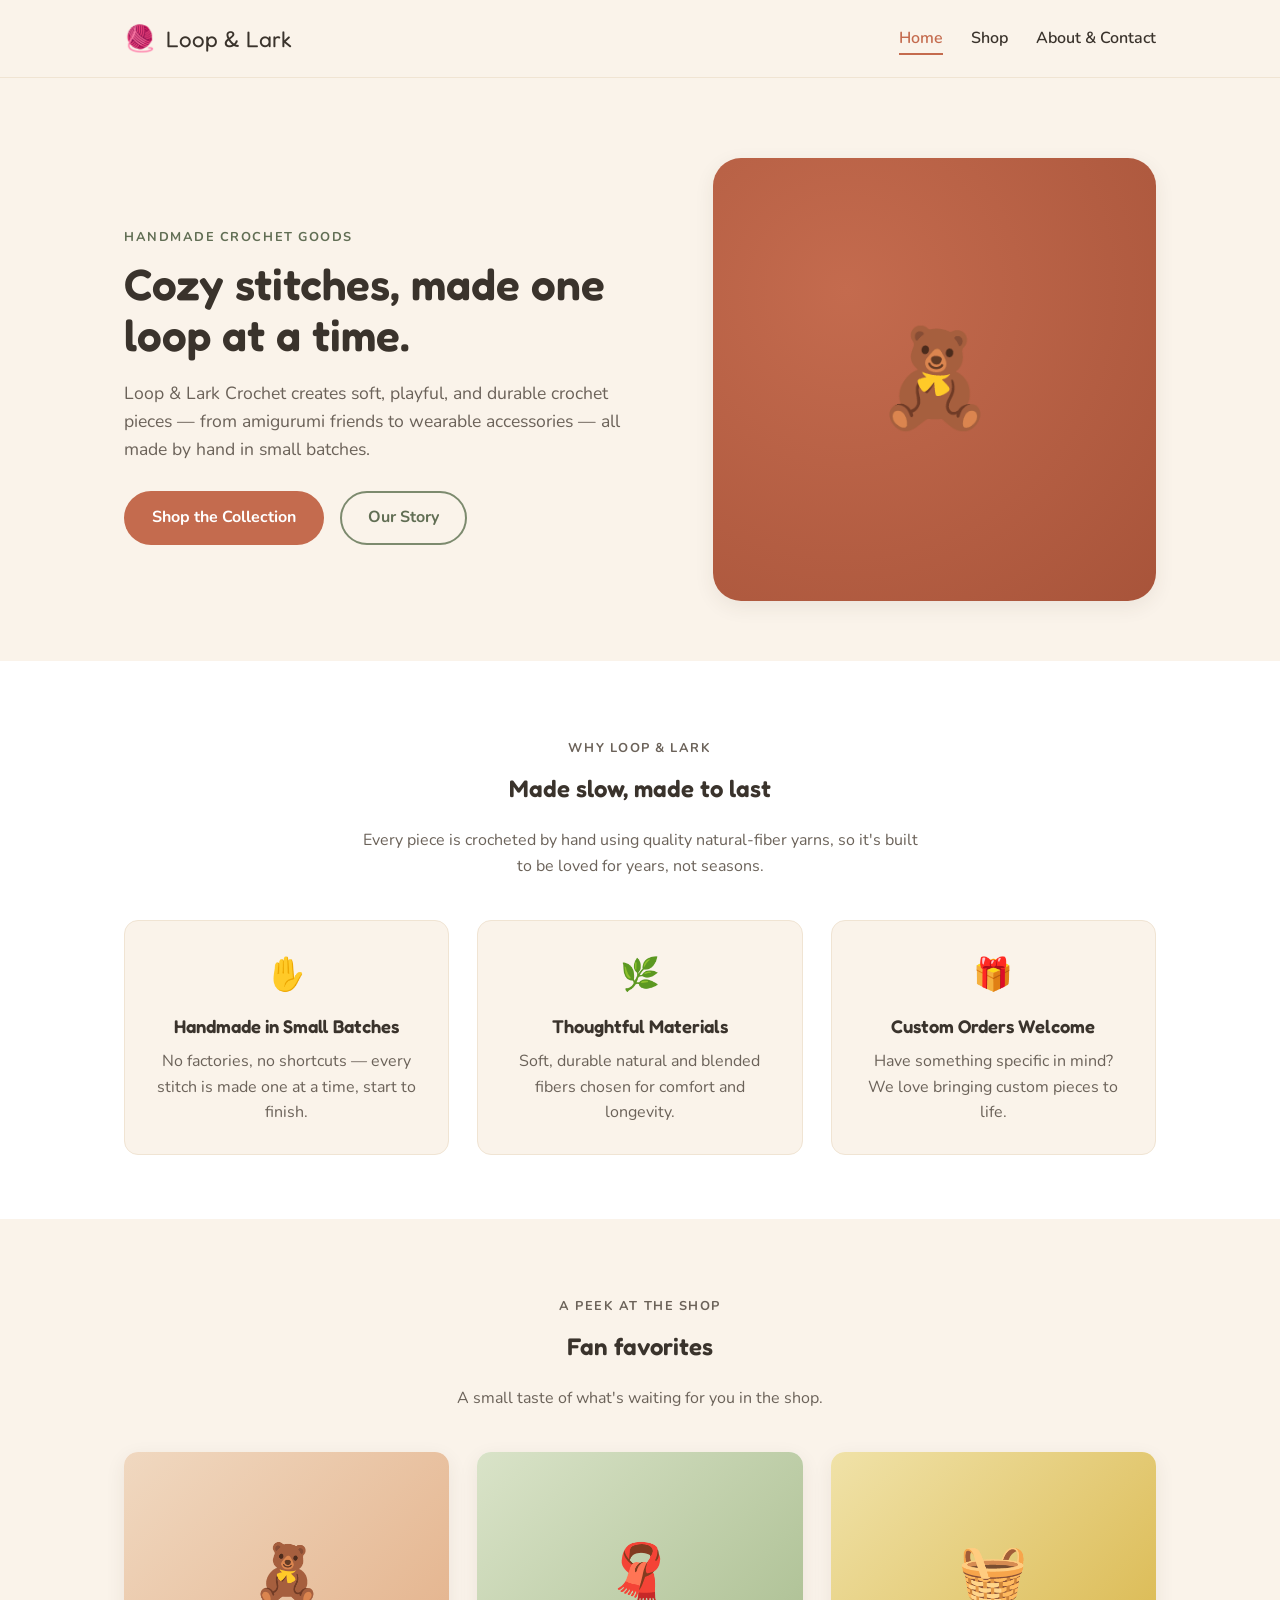
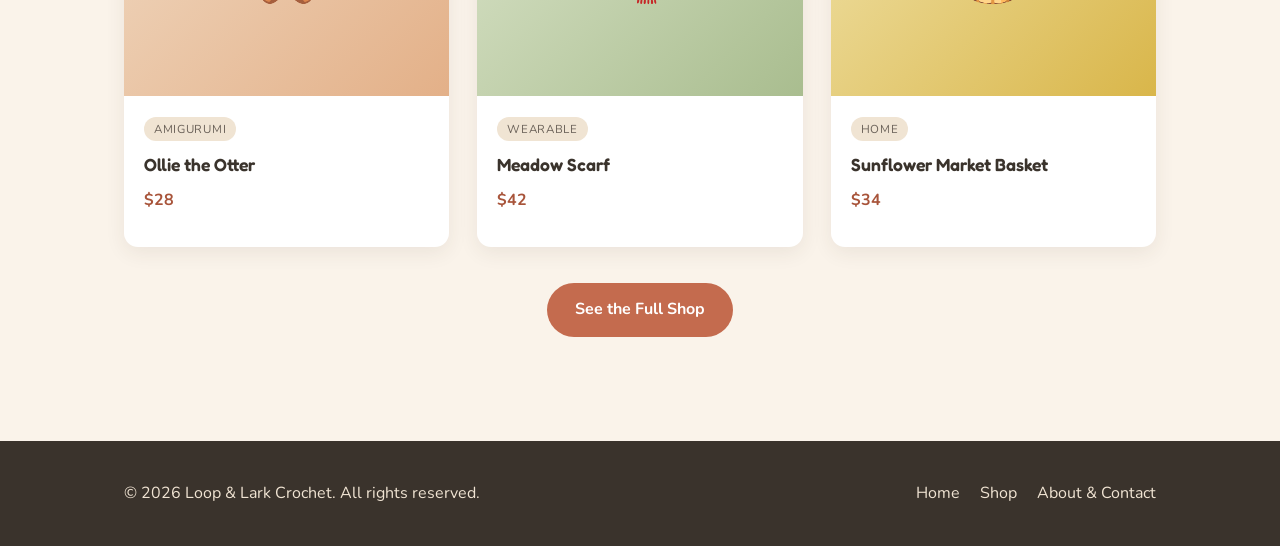
==== index.html @ cbadaa66 "Add 3-page crochet business website Home, Shop, and About & Contact pages with shared styling.  Co-A" ====
<!DOCTYPE html>
<html lang="en">
<head>
<meta charset="UTF-8">
<meta name="viewport" content="width=device-width, initial-scale=1.0">
<title>Loop &amp; Lark Crochet — Handmade with heart</title>
<meta name="description" content="Loop & Lark Crochet makes cozy, handmade crochet goods — from amigurumi to wearable pieces. Shop the collection or commission a custom piece.">
<link rel="preconnect" href="https://fonts.googleapis.com">
<link href="https://fonts.googleapis.com/css2?family=Fredoka:wght@500;600&family=Nunito:wght@400;600;700&display=swap" rel="stylesheet">
<link rel="stylesheet" href="styles.css">
</head>
<body>

<header class="site-header">
  <div class="container">
    <a class="logo" href="index.html"><span class="mark">🧶</span> Loop &amp; Lark</a>
    <nav class="main-nav">
      <ul>
        <li><a href="index.html" class="active">Home</a></li>
        <li><a href="shop.html">Shop</a></li>
        <li><a href="about.html">About &amp; Contact</a></li>
      </ul>
    </nav>
  </div>
</header>

<main>
  <section class="hero">
    <div class="container">
      <div>
        <p class="hero-eyebrow">Handmade crochet goods</p>
        <h1>Cozy stitches, made one loop at a time.</h1>
        <p class="lead">Loop &amp; Lark Crochet creates soft, playful, and durable crochet pieces — from amigurumi friends to wearable accessories — all made by hand in small batches.</p>
        <div class="hero-actions">
          <a class="btn btn-primary" href="shop.html">Shop the Collection</a>
          <a class="btn btn-secondary" href="about.html">Our Story</a>
        </div>
      </div>
      <div class="hero-art" aria-hidden="true">🧸</div>
    </div>
  </section>

  <section class="alt-bg">
    <div class="container">
      <div class="section-heading">
        <p class="hero-eyebrow">Why Loop &amp; Lark</p>
        <h2>Made slow, made to last</h2>
        <p>Every piece is crocheted by hand using quality natural-fiber yarns, so it's built to be loved for years, not seasons.</p>
      </div>
      <div class="grid-3">
        <div class="feature-card">
          <div class="icon">✋</div>
          <h3>Handmade in Small Batches</h3>
          <p>No factories, no shortcuts — every stitch is made one at a time, start to finish.</p>
        </div>
        <div class="feature-card">
          <div class="icon">🌿</div>
          <h3>Thoughtful Materials</h3>
          <p>Soft, durable natural and blended fibers chosen for comfort and longevity.</p>
        </div>
        <div class="feature-card">
          <div class="icon">🎁</div>
          <h3>Custom Orders Welcome</h3>
          <p>Have something specific in mind? We love bringing custom pieces to life.</p>
        </div>
      </div>
    </div>
  </section>

  <section>
    <div class="container">
      <div class="section-heading">
        <p class="hero-eyebrow">A peek at the shop</p>
        <h2>Fan favorites</h2>
        <p>A small taste of what's waiting for you in the shop.</p>
      </div>
      <div class="product-grid">
        <div class="product-card">
          <div class="product-photo photo-1" aria-hidden="true">🧸</div>
          <div class="product-info">
            <span class="product-tag">Amigurumi</span>
            <h3>Ollie the Otter</h3>
            <p class="product-price">$28</p>
          </div>
        </div>
        <div class="product-card">
          <div class="product-photo photo-2" aria-hidden="true">🧣</div>
          <div class="product-info">
            <span class="product-tag">Wearable</span>
            <h3>Meadow Scarf</h3>
            <p class="product-price">$42</p>
          </div>
        </div>
        <div class="product-card">
          <div class="product-photo photo-5" aria-hidden="true">🧺</div>
          <div class="product-info">
            <span class="product-tag">Home</span>
            <h3>Sunflower Market Basket</h3>
            <p class="product-price">$34</p>
          </div>
        </div>
      </div>
      <div style="text-align:center; margin-top:36px;">
        <a class="btn btn-primary" href="shop.html">See the Full Shop</a>
      </div>
    </div>
  </section>
</main>

<footer class="site-footer">
  <div class="container">
    <span>© 2026 Loop &amp; Lark Crochet. All rights reserved.</span>
    <ul class="footer-nav">
      <li><a href="index.html">Home</a></li>
      <li><a href="shop.html">Shop</a></li>
      <li><a href="about.html">About &amp; Contact</a></li>
    </ul>
  </div>
</footer>

</body>
</html>
---- styles.css ----
:root {
  --cream: #faf3ea;
  --cream-dark: #f0e4d3;
  --terracotta: #c46b4e;
  --terracotta-dark: #a8543a;
  --sage: #7c8a6e;
  --sage-dark: #616e54;
  --ink: #3a332c;
  --ink-light: #6b6259;
  --white: #ffffff;
  --radius: 14px;
  --shadow: 0 6px 20px rgba(58, 51, 44, 0.08);
}

* {
  box-sizing: border-box;
}

html {
  scroll-behavior: smooth;
}

body {
  margin: 0;
  font-family: 'Nunito', -apple-system, BlinkMacSystemFont, 'Segoe UI', sans-serif;
  background: var(--cream);
  color: var(--ink);
  line-height: 1.6;
}

h1, h2, h3 {
  font-family: 'Fredoka', 'Nunito', sans-serif;
  font-weight: 600;
  color: var(--ink);
  margin-top: 0;
}

a {
  color: var(--terracotta);
  text-decoration: none;
}

a:hover {
  color: var(--terracotta-dark);
}

img {
  max-width: 100%;
  display: block;
}

.container {
  max-width: 1080px;
  margin: 0 auto;
  padding: 0 24px;
}

/* Header */
.site-header {
  background: var(--cream);
  border-bottom: 1px solid var(--cream-dark);
  position: sticky;
  top: 0;
  z-index: 10;
}

.site-header .container {
  display: flex;
  align-items: center;
  justify-content: space-between;
  padding-top: 18px;
  padding-bottom: 18px;
}

.logo {
  display: flex;
  align-items: center;
  gap: 10px;
  font-size: 1.4rem;
  font-family: 'Fredoka', sans-serif;
  color: var(--ink);
}

.logo span.mark {
  font-size: 1.6rem;
}

nav.main-nav ul {
  list-style: none;
  display: flex;
  gap: 28px;
  margin: 0;
  padding: 0;
}

nav.main-nav a {
  color: var(--ink);
  font-weight: 600;
  padding-bottom: 4px;
  border-bottom: 2px solid transparent;
}

nav.main-nav a:hover,
nav.main-nav a.active {
  color: var(--terracotta);
  border-bottom-color: var(--terracotta);
}

/* Buttons */
.btn {
  display: inline-block;
  padding: 12px 26px;
  border-radius: 999px;
  font-weight: 700;
  cursor: pointer;
  border: 2px solid transparent;
  transition: transform 0.15s ease, box-shadow 0.15s ease;
}

.btn-primary {
  background: var(--terracotta);
  color: var(--white);
}

.btn-primary:hover {
  background: var(--terracotta-dark);
  color: var(--white);
  transform: translateY(-2px);
  box-shadow: var(--shadow);
}

.btn-secondary {
  background: transparent;
  border-color: var(--sage);
  color: var(--sage-dark);
}

.btn-secondary:hover {
  background: var(--sage);
  color: var(--white);
  transform: translateY(-2px);
}

/* Hero */
.hero {
  padding: 80px 0 60px;
}

.hero .container {
  display: grid;
  grid-template-columns: 1.1fr 0.9fr;
  gap: 48px;
  align-items: center;
}

.hero-eyebrow {
  text-transform: uppercase;
  letter-spacing: 0.12em;
  font-size: 0.8rem;
  font-weight: 700;
  color: var(--sage-dark);
  margin-bottom: 12px;
}

.hero h1 {
  font-size: 2.75rem;
  line-height: 1.15;
  margin-bottom: 18px;
}

.hero p.lead {
  font-size: 1.1rem;
  color: var(--ink-light);
  margin-bottom: 28px;
  max-width: 46ch;
}

.hero-actions {
  display: flex;
  gap: 16px;
  flex-wrap: wrap;
}

.hero-art {
  aspect-ratio: 1 / 1;
  border-radius: 28px;
  background: radial-gradient(circle at 30% 30%, var(--terracotta), var(--terracotta-dark));
  display: flex;
  align-items: center;
  justify-content: center;
  font-size: 6rem;
  box-shadow: var(--shadow);
}

/* Sections */
section {
  padding: 64px 0;
}

.section-heading {
  text-align: center;
  max-width: 560px;
  margin: 0 auto 40px;
}

.section-heading .hero-eyebrow {
  text-align: center;
}

.section-heading p {
  color: var(--ink-light);
}

.alt-bg {
  background: var(--white);
}

/* Feature / value grid */
.grid-3 {
  display: grid;
  grid-template-columns: repeat(3, 1fr);
  gap: 28px;
}

.feature-card {
  background: var(--white);
  border-radius: var(--radius);
  padding: 28px;
  box-shadow: var(--shadow);
  text-align: center;
}

.alt-bg .feature-card {
  background: var(--cream);
  box-shadow: none;
  border: 1px solid var(--cream-dark);
}

.feature-card .icon {
  font-size: 2rem;
  margin-bottom: 12px;
}

.feature-card h3 {
  margin-bottom: 8px;
  font-size: 1.15rem;
}

.feature-card p {
  color: var(--ink-light);
  margin: 0;
}

/* Product grid */
.product-grid {
  display: grid;
  grid-template-columns: repeat(3, 1fr);
  gap: 28px;
}

.product-card {
  background: var(--white);
  border-radius: var(--radius);
  overflow: hidden;
  box-shadow: var(--shadow);
  transition: transform 0.15s ease;
}

.product-card:hover {
  transform: translateY(-4px);
}

.product-photo {
  aspect-ratio: 4 / 3;
  display: flex;
  align-items: center;
  justify-content: center;
  font-size: 3.5rem;
}

.product-info {
  padding: 20px;
}

.product-info h3 {
  font-size: 1.1rem;
  margin-bottom: 4px;
}

.product-price {
  color: var(--terracotta-dark);
  font-weight: 700;
  margin: 8px 0 14px;
}

.product-tag {
  display: inline-block;
  font-size: 0.72rem;
  text-transform: uppercase;
  letter-spacing: 0.06em;
  background: var(--cream-dark);
  color: var(--ink-light);
  padding: 3px 10px;
  border-radius: 999px;
  margin-bottom: 10px;
}

/* Photo color variants */
.photo-1 { background: linear-gradient(135deg, #f0d8c0, #e3b088); }
.photo-2 { background: linear-gradient(135deg, #d9e3c8, #a9bd8f); }
.photo-3 { background: linear-gradient(135deg, #f3c9c9, #d98b8b); }
.photo-4 { background: linear-gradient(135deg, #d8cdf0, #a894d9); }
.photo-5 { background: linear-gradient(135deg, #f0e2a8, #d9b64a); }
.photo-6 { background: linear-gradient(135deg, #c9e0e3, #7fb3ba); }

/* Shop intro */
.shop-intro {
  text-align: center;
  max-width: 640px;
  margin: 0 auto 48px;
}

.shop-intro p {
  color: var(--ink-light);
}

/* Custom order banner */
.custom-banner {
  background: var(--sage);
  color: var(--white);
  border-radius: var(--radius);
  padding: 40px;
  text-align: center;
  margin-top: 20px;
}

.custom-banner h2 {
  color: var(--white);
  margin-bottom: 10px;
}

.custom-banner p {
  color: rgba(255, 255, 255, 0.9);
  margin-bottom: 22px;
}

.custom-banner .btn-primary {
  background: var(--white);
  color: var(--sage-dark);
}

.custom-banner .btn-primary:hover {
  background: var(--cream);
}

/* About page */
.about-hero {
  display: grid;
  grid-template-columns: 0.9fr 1.1fr;
  gap: 48px;
  align-items: center;
}

.about-portrait {
  aspect-ratio: 1 / 1;
  border-radius: 28px;
  background: radial-gradient(circle at 30% 30%, var(--sage), var(--sage-dark));
  display: flex;
  align-items: center;
  justify-content: center;
  font-size: 6rem;
  box-shadow: var(--shadow);
}

.timeline {
  max-width: 680px;
  margin: 0 auto;
}

.timeline-item {
  display: grid;
  grid-template-columns: 90px 1fr;
  gap: 20px;
  margin-bottom: 28px;
}

.timeline-year {
  font-weight: 700;
  color: var(--terracotta-dark);
}

.timeline-item h3 {
  margin-bottom: 4px;
  font-size: 1.05rem;
}

.timeline-item p {
  color: var(--ink-light);
  margin: 0;
}

/* Contact */
.contact-wrap {
  display: grid;
  grid-template-columns: 1fr 1fr;
  gap: 48px;
}

.contact-card {
  background: var(--white);
  border-radius: var(--radius);
  padding: 32px;
  box-shadow: var(--shadow);
}

.contact-card h3 {
  margin-bottom: 18px;
}

.contact-detail {
  display: flex;
  gap: 12px;
  margin-bottom: 16px;
  color: var(--ink-light);
}

.contact-detail strong {
  color: var(--ink);
}

form.contact-form {
  display: flex;
  flex-direction: column;
  gap: 16px;
}

form.contact-form label {
  font-weight: 700;
  font-size: 0.9rem;
  margin-bottom: 4px;
  display: block;
}

form.contact-form input,
form.contact-form textarea {
  width: 100%;
  padding: 12px 14px;
  border-radius: 10px;
  border: 1px solid var(--cream-dark);
  background: var(--cream);
  font-family: inherit;
  font-size: 1rem;
  color: var(--ink);
}

form.contact-form input:focus,
form.contact-form textarea:focus {
  outline: 2px solid var(--sage);
  outline-offset: 1px;
}

form.contact-form textarea {
  resize: vertical;
  min-height: 120px;
}

.social-links {
  display: flex;
  gap: 14px;
  margin-top: 22px;
}

.social-links a {
  width: 40px;
  height: 40px;
  border-radius: 50%;
  background: var(--cream);
  display: flex;
  align-items: center;
  justify-content: center;
  font-size: 1.1rem;
  border: 1px solid var(--cream-dark);
}

.social-links a:hover {
  background: var(--terracotta);
  color: var(--white);
}

/* Footer */
footer.site-footer {
  background: var(--ink);
  color: var(--cream-dark);
  padding: 40px 0;
  margin-top: 40px;
}

footer.site-footer .container {
  display: flex;
  justify-content: space-between;
  align-items: center;
  flex-wrap: wrap;
  gap: 16px;
}

footer.site-footer a {
  color: var(--cream-dark);
}

footer.site-footer a:hover {
  color: var(--white);
}

footer.site-footer .footer-nav {
  display: flex;
  gap: 20px;
  list-style: none;
  padding: 0;
  margin: 0;
}

/* Responsive */
@media (max-width: 860px) {
  .hero .container,
  .about-hero {
    grid-template-columns: 1fr;
  }

  .hero-art,
  .about-portrait {
    max-width: 320px;
    margin: 0 auto;
  }

  .grid-3,
  .product-grid {
    grid-template-columns: repeat(2, 1fr);
  }

  .contact-wrap {
    grid-template-columns: 1fr;
  }

  nav.main-nav ul {
    gap: 16px;
  }
}

@media (max-width: 560px) {
  .site-header .container {
    flex-direction: column;
    gap: 12px;
  }

  .hero h1 {
    font-size: 2.1rem;
  }

  .grid-3,
  .product-grid {
    grid-template-columns: 1fr;
  }

  .timeline-item {
    grid-template-columns: 1fr;
  }

  footer.site-footer .container {
    flex-direction: column;
    text-align: center;
  }
}
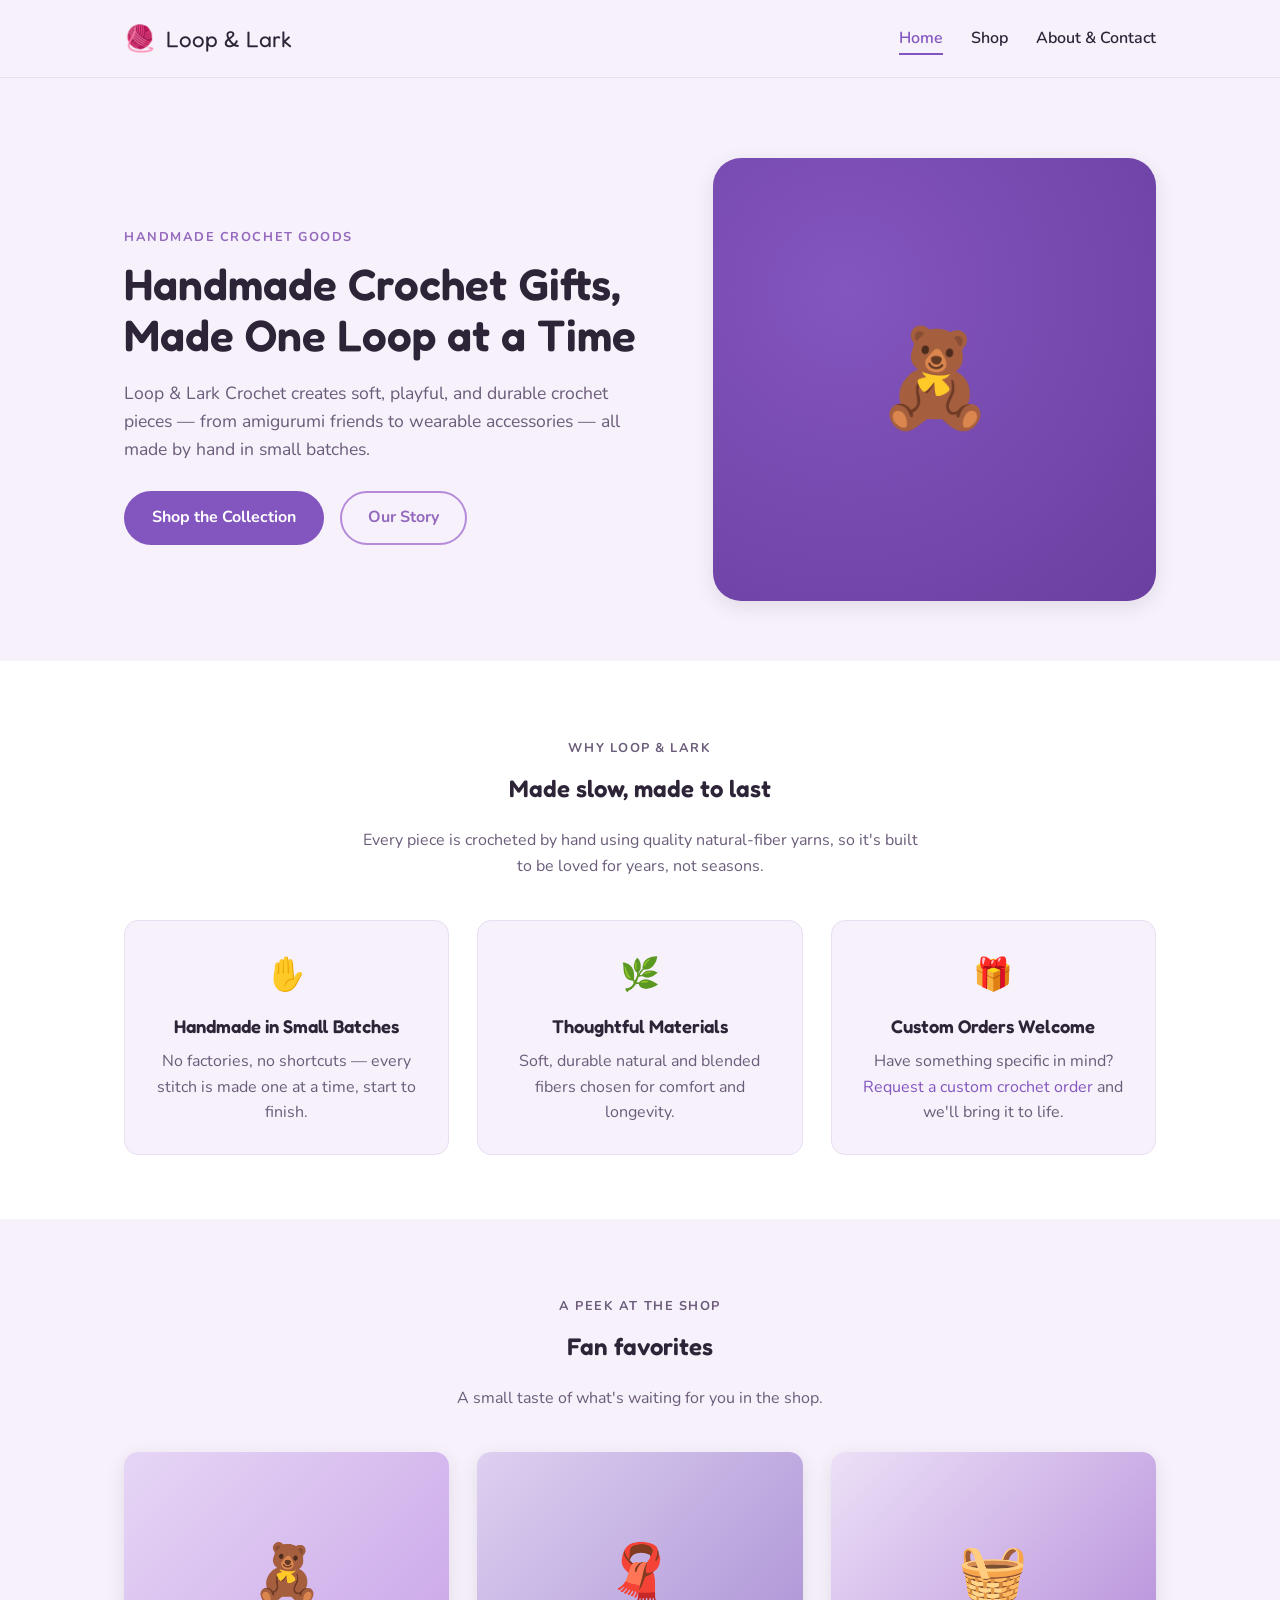
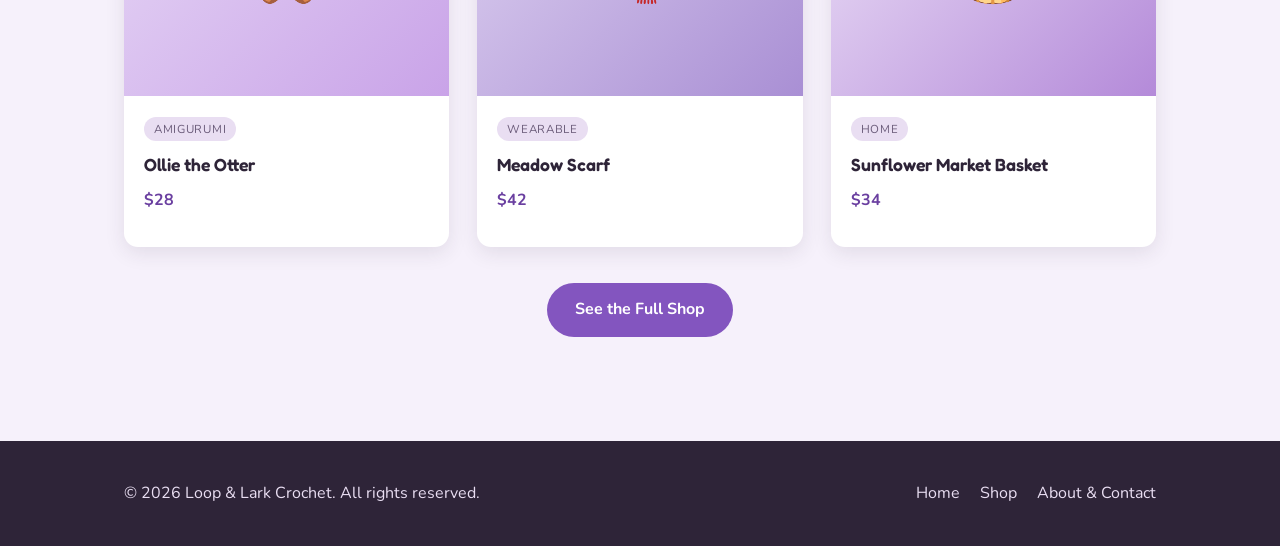
==== commit 1ddc7bef: "On-page SEO optimization: titles, meta descriptions, headings - Rewrote title tags and meta descript" ====
--- a/index.html
+++ b/index.html
@@ -3,11 +3,26 @@
 <head>
 <meta charset="UTF-8">
 <meta name="viewport" content="width=device-width, initial-scale=1.0">
-<title>Loop &amp; Lark Crochet — Handmade with heart</title>
-<meta name="description" content="Loop & Lark Crochet makes cozy, handmade crochet goods — from amigurumi to wearable pieces. Shop the collection or commission a custom piece.">
+<title>Handmade Crochet Gifts & Amigurumi | Loop & Lark</title>
+<meta name="description" content="Shop handmade crochet gifts, amigurumi, and wearable accessories from Loop & Lark Crochet — soft, durable pieces made by hand, with custom orders welcome.">
 <link rel="preconnect" href="https://fonts.googleapis.com">
 <link href="https://fonts.googleapis.com/css2?family=Fredoka:wght@500;600&family=Nunito:wght@400;600;700&display=swap" rel="stylesheet">
 <link rel="stylesheet" href="styles.css">
+<script type="application/ld+json">
+{
+  "@context": "https://schema.org",
+  "@type": "OnlineStore",
+  "name": "Loop & Lark Crochet",
+  "url": "https://organicverto.github.io/test-repo/",
+  "description": "Loop & Lark Crochet makes cozy, handmade crochet goods — amigurumi, wearable accessories, and home goods — crocheted by hand in small batches, with custom orders available.",
+  "priceRange": "$26-$42",
+  "makesOffer": [
+    { "@type": "Offer", "itemOffered": { "@type": "Product", "name": "Amigurumi (crochet stuffed animals)" } },
+    { "@type": "Offer", "itemOffered": { "@type": "Product", "name": "Wearable crochet accessories" } },
+    { "@type": "Offer", "itemOffered": { "@type": "Product", "name": "Custom crochet commissions" } }
+  ]
+}
+</script>
 </head>
 <body>
 
@@ -29,7 +44,7 @@
     <div class="container">
       <div>
         <p class="hero-eyebrow">Handmade crochet goods</p>
-        <h1>Cozy stitches, made one loop at a time.</h1>
+        <h1>Handmade Crochet Gifts, Made One Loop at a Time</h1>
         <p class="lead">Loop &amp; Lark Crochet creates soft, playful, and durable crochet pieces — from amigurumi friends to wearable accessories — all made by hand in small batches.</p>
         <div class="hero-actions">
           <a class="btn btn-primary" href="shop.html">Shop the Collection</a>
@@ -61,7 +76,7 @@
         <div class="feature-card">
           <div class="icon">🎁</div>
           <h3>Custom Orders Welcome</h3>
-          <p>Have something specific in mind? We love bringing custom pieces to life.</p>
+          <p>Have something specific in mind? <a href="about.html">Request a custom crochet order</a> and we'll bring it to life.</p>
         </div>
       </div>
     </div>
--- a/styles.css
+++ b/styles.css
@@ -1,15 +1,15 @@
 :root {
-  --cream: #faf3ea;
-  --cream-dark: #f0e4d3;
-  --terracotta: #c46b4e;
-  --terracotta-dark: #a8543a;
-  --sage: #7c8a6e;
-  --sage-dark: #616e54;
-  --ink: #3a332c;
-  --ink-light: #6b6259;
+  --cream: #f6f1fb;
+  --cream-dark: #e9def2;
+  --terracotta: #8355bf;
+  --terracotta-dark: #6a3fa0;
+  --sage: #b48ad9;
+  --sage-dark: #9468bd;
+  --ink: #2e2438;
+  --ink-light: #6b5c7a;
   --white: #ffffff;
   --radius: 14px;
-  --shadow: 0 6px 20px rgba(58, 51, 44, 0.08);
+  --shadow: 0 6px 20px rgba(46, 36, 56, 0.1);
 }
 
 * {
@@ -251,6 +251,12 @@
   margin: 0;
 }
 
+.shop-section-title {
+  text-align: center;
+  font-size: 1.4rem;
+  margin-bottom: 28px;
+}
+
 /* Product grid */
 .product-grid {
   display: grid;
@@ -306,12 +312,12 @@
 }
 
 /* Photo color variants */
-.photo-1 { background: linear-gradient(135deg, #f0d8c0, #e3b088); }
-.photo-2 { background: linear-gradient(135deg, #d9e3c8, #a9bd8f); }
-.photo-3 { background: linear-gradient(135deg, #f3c9c9, #d98b8b); }
-.photo-4 { background: linear-gradient(135deg, #d8cdf0, #a894d9); }
-.photo-5 { background: linear-gradient(135deg, #f0e2a8, #d9b64a); }
-.photo-6 { background: linear-gradient(135deg, #c9e0e3, #7fb3ba); }
+.photo-1 { background: linear-gradient(135deg, #e6d6f5, #c9a3e8); }
+.photo-2 { background: linear-gradient(135deg, #ddd0f0, #a98fd4); }
+.photo-3 { background: linear-gradient(135deg, #f0d4ec, #d98bc7); }
+.photo-4 { background: linear-gradient(135deg, #d8cdf0, #8f68c9); }
+.photo-5 { background: linear-gradient(135deg, #ece0f7, #b48ad9); }
+.photo-6 { background: linear-gradient(135deg, #d6c4ea, #7454a8); }
 
 /* Shop intro */
 .shop-intro {
@@ -487,6 +493,32 @@
   color: var(--white);
 }
 
+/* FAQ */
+.faq-list {
+  max-width: 720px;
+  margin: 0 auto;
+  display: flex;
+  flex-direction: column;
+  gap: 22px;
+}
+
+.faq-item {
+  background: var(--white);
+  border-radius: var(--radius);
+  padding: 22px 26px;
+  border: 1px solid var(--cream-dark);
+}
+
+.faq-item h3 {
+  font-size: 1.05rem;
+  margin-bottom: 8px;
+}
+
+.faq-item p {
+  color: var(--ink-light);
+  margin: 0;
+}
+
 /* Footer */
 footer.site-footer {
   background: var(--ink);
